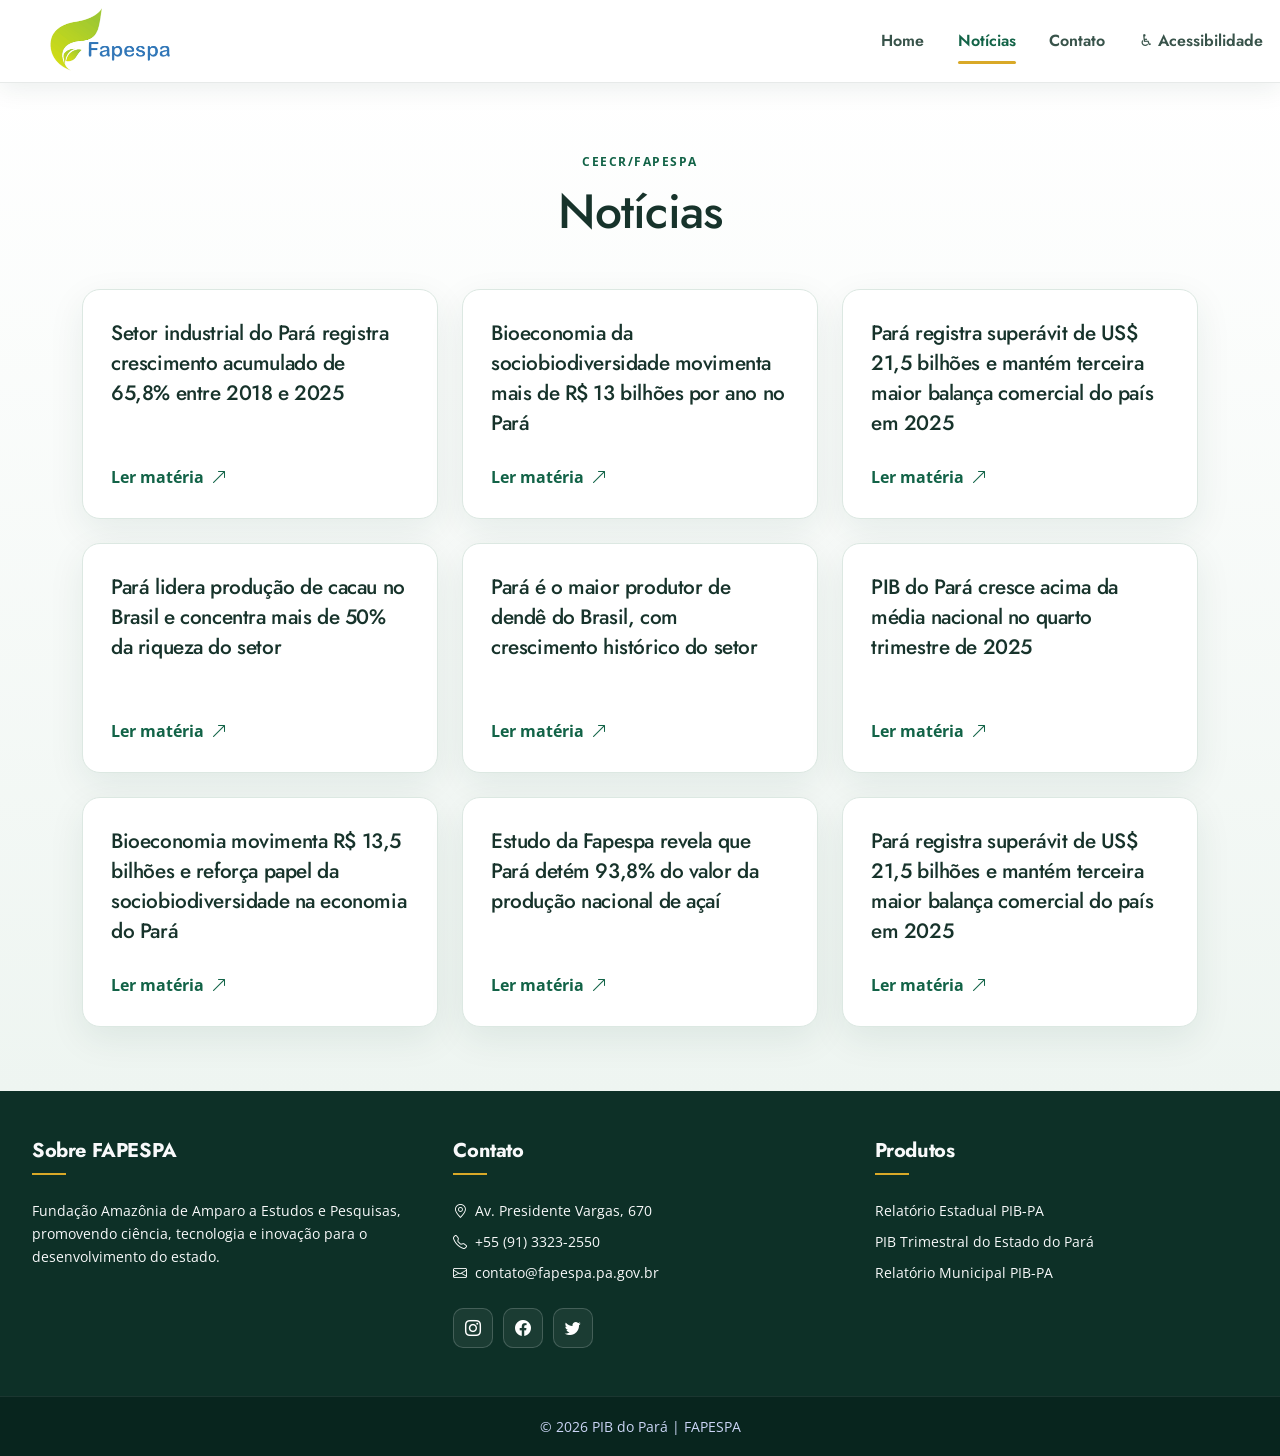
==== noticias/index.html @ 504f23de "Noticias implementadas" ====
<!DOCTYPE html>
<html lang="pt-br">
<head>
  <meta charset="utf-8" />
  <meta name="viewport" content="width=device-width, initial-scale=1" />
  <title>Notícias | PIB do Pará</title>
  <meta name="description" content="Matérias publicadas pela CEECR/FAPESPA sobre a economia paraense." />
  <link rel="preconnect" href="https://fonts.googleapis.com" />
  <link rel="preconnect" href="https://fonts.gstatic.com" crossorigin />
  <link href="https://fonts.googleapis.com/css2?family=Jost:wght@500;600;700&family=Open+Sans:wght@400;600&display=swap" rel="stylesheet" />
  <link href="https://cdn.jsdelivr.net/npm/bootstrap@5.3.2/dist/css/bootstrap.min.css" rel="stylesheet" />
  <link href="https://cdn.jsdelivr.net/npm/bootstrap-icons@1.11.3/font/bootstrap-icons.css" rel="stylesheet" />
  <link href="../css/style.css" rel="stylesheet" />
</head>
<body class="home-page product-page news-page">
  <nav class="navbar navbar-expand-lg bg-white navbar-light sticky-top p-0" id="navbar">
    <a href="https://www.fapespa.pa.gov.br/" target="_blank" rel="noopener noreferrer" class="navbar-brand d-flex align-items-center px-4 px-lg-5">
      <img src="../img/fapespa2.png" alt="FAPESPA - Fundação Amazônia de Amparo a Estudos e Pesquisas" class="navbar-logo" data-i18n-alt="nav_fapespa">
    </a>
    <button type="button" class="navbar-toggler me-4" data-bs-toggle="collapse" data-bs-target="#navbarCollapse" aria-label="Alternar navegação">
      <span class="navbar-toggler-icon"></span>
    </button>
    <div class="collapse navbar-collapse" id="navbarCollapse">
      <ul class="navbar-nav ms-auto p-4 p-lg-0">
        <li class="nav-item"><a class="nav-link" href="../index.html" data-i18n="menu_home">Home</a></li>
        <li class="nav-item"><a class="nav-link active" href="index.html" aria-current="page">Notícias</a></li>
        <li class="nav-item"><a class="nav-link" href="#contato">Contato</a></li>
        <li class="nav-item dropdown d-none">
          <button class="nav-link dropdown-toggle bg-transparent border-0" id="langDropdown" type="button" data-bs-toggle="dropdown" aria-expanded="false">
            🌐 <span data-i18n="menu_idioma">Idioma</span>
          </button>
          <ul class="dropdown-menu">
            <li><a class="dropdown-item lang-option" data-lang="pt" href="#">Português</a></li>
            <li><a class="dropdown-item lang-option" data-lang="en" href="#">English</a></li>
            <li><a class="dropdown-item lang-option" data-lang="es" href="#">Español</a></li>
          </ul>
        </li>
        <li class="nav-item position-relative">
          <button id="acess-open-btn" class="nav-link border-0 bg-transparent" title="Acessibilidade" onclick="toggleAccessibilityMenu(event);" type="button">
            ♿ <span class="d-none d-lg-inline">Acessibilidade</span>
          </button>
          <div id="acessibilidadeMenu" class="acess-dropdown" style="display:none;">
            <div class="acess-section-title">Visão</div>
            <div class="acess-row">
              <button id="acess-contrast" class="acess-control" type="button">Alto contraste</button>
              <button id="acess-night" class="acess-control" type="button">Modo noturno</button>
            </div>
            <div class="acess-section-title">Cores</div>
            <div class="acess-row">
              <button id="acess-grayscale" class="acess-control" type="button">Escala em Cinza</button>
            </div>
            <div class="acess-section-title">Tamanho da Fonte</div>
            <div class="acess-row">
              <button id="font-dec" class="acess-control" type="button">A-</button>
              <button id="font-reset" class="acess-control" type="button">A</button>
              <button id="font-inc" class="acess-control" type="button">A+</button>
            </div>
            <div class="acess-section-title">Daltonismo</div>
            <div class="acess-row">
              <button id="dalton-prot" class="acess-control" type="button">Protanopia</button>
              <button id="dalton-deut" class="acess-control" type="button">Deuteranopia</button>
              <button id="dalton-trit" class="acess-control" type="button">Tritanopia</button>
              <button id="dalton-off" class="acess-control" type="button">Normal</button>
            </div>
            <div class="acess-section-title">Leitura &amp; Legibilidade</div>
            <div class="acess-row">
              <button id="acess-dislexia" class="acess-control" type="button">Modo Dislexia</button>
              <button id="acess-reading" class="acess-control" type="button">Modo Leitura</button>
              <button id="acess-links" class="acess-control" type="button">Destacar Links</button>
            </div>
            <div class="acess-section-title">Movimento</div>
            <div class="acess-row">
              <button id="reduce-motion" class="acess-control" type="button">Reduzir Animações</button>
            </div>
            <div class="acess-section-title">Geral</div>
            <div class="acess-row">
              <button id="acess-reset" class="acess-control acess-reset" type="button">Restaurar Tudo</button>
            </div>
          </div>
        </li>
      </ul>
    </div>
  </nav>

  <main>
    <section class="pib-municipal-content-section">
      <div class="container">
        <div class="product-page-heading">
          <span class="section-eyebrow">CEECR/FAPESPA</span>
          <h1>Notícias</h1>
        </div>
        <div class="news-grid">
          <article class="news-card">
            <h2>Setor industrial do Pará registra crescimento acumulado de 65,8% entre 2018 e 2025</h2>
            <a href="https://www.fapespa.pa.gov.br/2026/05/25/setor-industrial-do-para-registra-crescimento-acumulado-de-658-entre-2018-e-2025/" target="_blank" rel="noopener noreferrer">Ler matéria <i class="bi bi-arrow-up-right" aria-hidden="true"></i></a>
          </article>
          <article class="news-card">
            <h2>Bioeconomia da sociobiodiversidade movimenta mais de R$ 13 bilhões por ano no Pará</h2>
            <a href="https://www.fapespa.pa.gov.br/2026/05/04/para-lidera-producao-de-cacau-no-brasil-e-concentra-mais-de-50-da-riqueza-do-setor/" target="_blank" rel="noopener noreferrer">Ler matéria <i class="bi bi-arrow-up-right" aria-hidden="true"></i></a>
          </article>
          <article class="news-card">
            <h2>Pará registra superávit de US$ 21,5 bilhões e mantém terceira maior balança comercial do país em 2025</h2>
            <a href="https://www.fapespa.pa.gov.br/2026/05/19/para-registra-superavit-de-us-215-bilhoes-e-mantem-terceira-maior-balanca-comercial-do-pais-em-2025/" target="_blank" rel="noopener noreferrer">Ler matéria <i class="bi bi-arrow-up-right" aria-hidden="true"></i></a>
          </article>
          <article class="news-card">
            <h2>Pará lidera produção de cacau no Brasil e concentra mais de 50% da riqueza do setor</h2>
            <a href="https://www.fapespa.pa.gov.br/2026/05/04/para-lidera-producao-de-cacau-no-brasil-e-concentra-mais-de-50-da-riqueza-do-setor/" target="_blank" rel="noopener noreferrer">Ler matéria <i class="bi bi-arrow-up-right" aria-hidden="true"></i></a>
          </article>
          <article class="news-card">
            <h2>Pará é o maior produtor de dendê do Brasil, com crescimento histórico do setor</h2>
            <a href="https://www.fapespa.pa.gov.br/2026/04/30/para-e-o-maior-produtor-de-dende-do-brasil-com-um-crescimento-historico-do-setor/" target="_blank" rel="noopener noreferrer">Ler matéria <i class="bi bi-arrow-up-right" aria-hidden="true"></i></a>
          </article>
          <article class="news-card">
            <h2>PIB do Pará cresce acima da média nacional no quarto trimestre de 2025</h2>
            <a href="https://www.fapespa.pa.gov.br/2026/04/15/pib-do-para-cresce-acima-da-media-nacional-no-quarto-trimestre-de-2025/" target="_blank" rel="noopener noreferrer">Ler matéria <i class="bi bi-arrow-up-right" aria-hidden="true"></i></a>
          </article>
          <article class="news-card">
            <h2>Bioeconomia movimenta R$ 13,5 bilhões e reforça papel da sociobiodiversidade na economia do Pará</h2>
            <a href="https://www.fapespa.pa.gov.br/2026/03/27/bioeconomia-movimenta-r-135-bilhoes-e-reforca-papel-da-sociobiodiversidade-na-economia-do-para/" target="_blank" rel="noopener noreferrer">Ler matéria <i class="bi bi-arrow-up-right" aria-hidden="true"></i></a>
          </article>
          <article class="news-card">
            <h2>Estudo da Fapespa revela que Pará detém 93,8% do valor da produção nacional de açaí</h2>
            <a href="https://www.fapespa.pa.gov.br/2026/03/17/estudo-da-fapespa-revela-que-para-detem-938-do-valor-da-producao-nacional-de-acai/" target="_blank" rel="noopener noreferrer">Ler matéria <i class="bi bi-arrow-up-right" aria-hidden="true"></i></a>
          </article>
          <article class="news-card">
            <h2>Pará registra superávit de US$ 21,5 bilhões e mantém terceira maior balança comercial do país em 2025</h2>
            <a href="https://www.fapespa.pa.gov.br/2026/05/19/para-registra-superavit-de-us-215-bilhoes-e-mantem-terceira-maior-balanca-comercial-do-pais-em-2025/" target="_blank" rel="noopener noreferrer">Ler matéria <i class="bi bi-arrow-up-right" aria-hidden="true"></i></a>
          </article>
        </div>
      </div>
    </section>
  </main>

  <footer class="footer-main" id="contato">
    <div class="container py-5">
      <div class="row g-5">
        <div class="col-lg-4 col-md-6">
          <h5 class="footer-title mb-4">Sobre FAPESPA</h5>
          <p class="small text-light">Fundação Amazônia de Amparo a Estudos e Pesquisas, promovendo ciência, tecnologia e inovação para o desenvolvimento do estado.</p>
        </div>
        <div class="col-lg-4 col-md-6">
          <h5 class="footer-title mb-4">Contato</h5>
          <ul class="list-unstyled small text-light">
            <li class="mb-2"><i class="bi bi-geo-alt me-2 text-white"></i>Av. Presidente Vargas, 670</li>
            <li class="mb-2"><i class="bi bi-telephone me-2 text-white"></i>+55 (91) 3323-2550</li>
            <li class="mb-3"><i class="bi bi-envelope me-2 text-white"></i><a class="text-light text-decoration-none" href="mailto:contato@fapespa.pa.gov.br">contato@fapespa.pa.gov.br</a></li>
          </ul>
          <div class="social-icons mt-4">
            <a href="https://www.instagram.com/fapespa/" target="_blank" rel="noopener noreferrer" class="social-link" title="Instagram" aria-label="Instagram"><i class="bi bi-instagram"></i></a>
            <a href="https://www.facebook.com/FapespaPA" target="_blank" rel="noopener noreferrer" class="social-link" title="Facebook" aria-label="Facebook"><i class="bi bi-facebook"></i></a>
            <a href="https://x.com/fapespa" target="_blank" rel="noopener noreferrer" class="social-link" title="Twitter" aria-label="Twitter"><i class="bi bi-twitter"></i></a>
          </div>
        </div>
        <div class="col-lg-4 col-md-6">
          <h5 class="footer-title mb-4">Produtos</h5>
          <ul class="list-unstyled small text-light">
            <li class="mb-2"><a class="text-light text-decoration-none" href="../pib-estadual/index.html">Relatório Estadual PIB-PA</a></li>
            <li class="mb-2"><a class="text-light text-decoration-none" href="../pib-trimestral/index.html">PIB Trimestral do Estado do Pará</a></li>
            <li class="mb-2"><a class="text-light text-decoration-none" href="../pib-municipal/index.html">Relatório Municipal PIB-PA</a></li>
          </ul>
        </div>
      </div>
    </div>
  </footer>
  <div class="footer-copyright text-center py-3">
    <div class="container">
      <small>© <span data-current-year></span> PIB do Pará | FAPESPA</small>
    </div>
  </div>

  <button id="btnTop" title="Voltar ao topo" aria-label="Voltar ao topo" type="button">
    <i class="bi bi-arrow-up"></i>
  </button>

  <script src="https://cdn.jsdelivr.net/npm/bootstrap@5.3.2/dist/js/bootstrap.bundle.min.js"></script>
  <script src="../js/main.js"></script>
</body>
</html>
---- css/style.css ----
:root {
  --primary: #0d6efd;
  --secondary: #0b3d91;
  --light: #f8f9fa;
  --dark: #1f2937;
}

* {
  box-sizing: border-box;
}

html,
body {
  width: 100%;
  min-height: 100%;
  margin: 0;
  padding: 0;
}

html {
  scroll-padding-top: 6rem;
}

body {
  font-family: "Open Sans", system-ui, -apple-system, sans-serif;
  color: var(--dark);
  background: #ffffff;
  margin: 0;
  overflow-wrap: break-word;
}

img,
svg,
video,
canvas {
  max-width: 100%;
}

iframe {
  max-width: 100%;
}

main,
section,
.container,
.container-fluid,
.row,
[class*="col-"] {
  min-width: 0;
}

.navbar-brand {
  font-weight: 700;
  letter-spacing: 0.3px;
}

/* Logo FAPESPA no navbar */
.navbar-logo {
  height: 90px;
  width: auto;
  max-width: 316px;
  object-fit: contain;
  transition: opacity 0.3s ease;
}

.navbar-logo:hover {
  opacity: 0.85;
}

/* Responsividade da logo */
@media (max-width: 768px) {
  .navbar-logo {
    height: 67px;
    max-width: 235px;
  }
}

@media (max-width: 576px) {
  .navbar-logo {
    height: 54px;
    max-width: 181px;
  }
}

.sr-only {
  position: absolute;
  width: 1px;
  height: 1px;
  padding: 0;
  margin: -1px;
  overflow: hidden;
  clip: rect(0, 0, 0, 0);
  border: 0;
}

.acess-dropdown {
  position: absolute;
  right: 0;
  top: 100%;
  z-index: 1000;
  min-width: 260px;
  padding: 12px;
  background: #ffffff;
  border: 1px solid #e2e8f0;
  border-radius: 12px;
  box-shadow: 0 10px 25px rgba(15, 23, 42, 0.15);
}

.acess-section-title {
  font-size: 0.85rem;
  font-weight: 700;
  color: #475569;
  margin: 8px 0 6px;
  text-align: center;
}

.acess-row {
  display: flex;
  flex-wrap: wrap;
  gap: 6px;
  justify-content: center;
}

.acess-control {
  font-size: 0.75rem;
  border: 1px solid #cbd5f5;
  background: #f8fafc;
  color: #1f2937;
  padding: 4px 8px;
  border-radius: 999px;
}

.acess-control.is-active {
  background: #0d6efd;
  color: #ffffff;
  border-color: transparent;
}

.acess-control.acess-reset {
  background: #0d6efd;
  color: #ffffff;
  border-color: transparent;
}

/* ========================================
   CARROSSEL DE NOTÍCIAS
   ======================================== */

#newsCarousel {
  position: relative;
  width: 100%;
  height: 500px;
  overflow: hidden;
}

/* Imagens do carrossel */
.carousel-image {
  height: 500px;
  object-fit: cover;
  object-position: center;
}

/* Overlay escuro sobre as imagens para melhorar legibilidade */
.carousel-overlay {
  position: absolute;
  top: 0;
  left: 0;
  right: 0;
  bottom: 0;
  background: linear-gradient(to bottom, rgba(0, 0, 0, 0.3) 0%, rgba(0, 0, 0, 0.7) 100%);
  z-index: 1;
}

/* Container do conteúdo do slide */
.carousel-caption {
  position: absolute;
  top: 0;
  left: 0;
  right: 0;
  bottom: 0;
  z-index: 2;
  padding: 0;
}

.carousel-content {
  max-width: 900px;
  margin: 0 auto;
  padding: 0 20px;
  text-align: center;
}

/* Data da notícia */
.carousel-date {
  display: inline-block;
  font-size: 0.9rem;
  font-weight: 600;
  color: #ffffff;
  background: rgba(255, 255, 255, 0.2);
  padding: 6px 16px;
  border-radius: 20px;
  margin-bottom: 20px;
  text-transform: lowercase;
  letter-spacing: 0.5px;
}

/* Título da notícia */
.carousel-title {
  font-size: clamp(1.8rem, 4vw, 3.5rem);
  font-weight: 700;
  color: #ffffff;
  margin: 20px 0;
  line-height: 1.2;
  text-shadow: 2px 2px 8px rgba(0, 0, 0, 0.8);
}

/* Botão do carrossel */
.carousel-caption .btn {
  font-weight: 600;
  padding: 12px 32px;
  border-radius: 50px;
  transition: all 0.3s ease;
  box-shadow: 0 4px 15px rgba(0, 0, 0, 0.3);
}

.carousel-caption .btn:hover {
  transform: translateY(-2px);
  box-shadow: 0 6px 20px rgba(0, 0, 0, 0.4);
}

/* Indicadores (bolinhas) */
.carousel-indicators {
  z-index: 3;
}

.carousel-indicators [data-bs-target] {
  width: 12px;
  height: 12px;
  border-radius: 50%;
  margin: 0 6px;
  background-color: rgba(255, 255, 255, 0.5);
  border: 2px solid transparent;
  transition: all 0.3s ease;
}

.carousel-indicators [data-bs-target].active {
  background-color: #ffffff;
  width: 14px;
  height: 14px;
}

/* Controles de navegação (setas) */
.carousel-control-prev,
.carousel-control-next {
  z-index: 3;
  width: 60px;
  opacity: 0.8;
  transition: opacity 0.3s ease;
}

.carousel-control-prev:hover,
.carousel-control-next:hover {
  opacity: 1;
}

/* Responsividade */
@media (max-width: 768px) {
  #newsCarousel,
  .carousel-image {
    height: 400px;
  }
  
  .carousel-title {
    font-size: 1.5rem;
  }
  
  .carousel-date {
    font-size: 0.8rem;
  }
  
  .carousel-caption .btn {
    padding: 10px 24px;
    font-size: 0.9rem;
  }
}

@media (max-width: 576px) {
  #newsCarousel,
  .carousel-image {
    height: 350px;
  }
  
  .carousel-title {
    font-size: 1.3rem;
  }
}

/* Manter estilos antigos do hero caso sejam usados em outras páginas */
.hero {
  color: #fff;
  padding: 80px 0;
  position: relative;
  overflow: hidden;
  min-height: 380px;
  display: flex;
  align-items: center;
}

.hero.hero-cover {
  background-image: url("../img/capa-pib.png");
  background-size: cover;
  background-position: center;
}

.hero.hero-cover::before {
  content: "";
  position: absolute;
  inset: 0;
  background: rgba(6, 17, 36, 0.6);
  z-index: 0;
}

.hero .container {
  position: relative;
  z-index: 1;
}

.hero h1 {
  font-size: clamp(3.5rem, 6vw, 5rem);
  margin-bottom: 30px;
  font-weight: 700;
  text-shadow: 2px 2px 0 rgba(0, 0, 0, 0.8), -2px -2px 0 rgba(0, 0, 0, 0.8), 2px -2px 0 rgba(0, 0, 0, 0.8), -2px 2px 0 rgba(0, 0, 0, 0.8);
  -webkit-text-stroke: 1px rgba(0, 0, 0, 0.6);
}

.hero p {
  max-width: 720px;
  margin: 0 auto 24px;
  font-size: 1.5rem;
  font-weight: 500;
  text-shadow: 1px 1px 0 rgba(0, 0, 0, 0.8), -1px -1px 0 rgba(0, 0, 0, 0.8), 1px -1px 0 rgba(0, 0, 0, 0.8), -1px 1px 0 rgba(0, 0, 0, 0.8);
  -webkit-text-stroke: 0.5px rgba(0, 0, 0, 0.5);
}

.section-title {
  font-weight: 700;
  margin-bottom: 24px;
}

main > section:first-of-type {
  margin-top: -24px;
  position: relative;
  z-index: 10;
}

.card-hover {
  transition: transform 0.2s ease, box-shadow 0.2s ease;
}

.card-hover:hover {
  transform: translateY(-4px);
  box-shadow: 0 12px 25px rgba(15, 23, 42, 0.15);
}

.badge-soft {
  background: rgba(13, 110, 253, 0.1);
  color: var(--primary);
  border: 1px solid rgba(13, 110, 253, 0.2);
}

.footer-main {
  background: #0b1f3a;
  color: #f8f9fa;
}

.footer-main a {
  color: #cfe2ff;
}

.footer-copyright {
  background: #08162b;
  color: #cbd5f5;
}

.list-clean {
  padding-left: 0;
  list-style: none;
}

.page-header {
  background: #f1f5f9;
  padding: 32px 0;
}

/* ===== PIB Estadual - Premium Modern Design ===== */

.pib-estadual-content-section {
  padding: 20px 15px;
  background: linear-gradient(180deg, #f8fbff 0%, #ffffff 100%);
}

/* Dashboard Card */
.pib-estadual-dashboard-card {
  background: #ffffff;
  border: 1px solid #e7eef9;
  border-radius: 16px;
  overflow: hidden;
  box-shadow: 0 10px 30px rgba(13, 110, 253, 0.1);
  transition: all 0.3s ease;
}

.pib-estadual-dashboard-card:hover {
  box-shadow: 0 15px 40px rgba(13, 110, 253, 0.15);
}

.pib-estadual-dashboard-header {
  background: #0b1f3a;
  padding: 18px 22px;
  color: #ffffff;
  border-bottom: 0;
}

.pib-estadual-dashboard-header-centered {
  text-align: center;
  padding: 28px 24px;
}

.pib-estadual-dashboard-title-main {
  font-size: 1.7rem;
  font-weight: 800;
  margin: 0 0 8px 0;
  color: #ffffff;
}

.pib-estadual-dashboard-subtitle-main {
  font-size: 0.85rem;
  max-width: 800px;
  margin: 0 auto;
  opacity: 0.95;
  line-height: 1.5;
  color: #ffffff;
}

.pib-estadual-dashboard-title-group {
  margin: 0;
}

.pib-estadual-dashboard-body {
  padding: 0;
  background: #ffffff;
}

.pib-estadual-iframe {
  width: 100%;
  border: 0;
  border-radius: 0;
  min-height: 680px;
  display: block;
}

/* Sidebar */
.pib-estadual-sidebar {
  display: flex;
  flex-direction: column;
  gap: 20px;
}

/* Reports Card */
.pib-estadual-reports-card {
  background: #ffffff;
  border: 1px solid #e7eef9;
  border-radius: 16px;
  overflow: hidden;
  box-shadow: 0 8px 24px rgba(13, 110, 253, 0.08);
}

.pib-estadual-reports-header {
  background: #0b1f3a;
  color: #ffffff;
  padding: 20px;
  display: flex;
  align-items: center;
  gap: 12px;
  font-size: 0;
}

.pib-estadual-reports-header i {
  font-size: 1.4rem;
}

.pib-estadual-reports-header h3 {
  font-size: 1.2rem;
  font-weight: 700;
  margin: 0;
}

.pib-estadual-reports-body {
  padding: 20px;
}

.pib-estadual-select-label {
  display: block;
  font-size: 0.85rem;
  font-weight: 700;
  color: #1f2937;
  margin-bottom: 10px;
  text-transform: uppercase;
  letter-spacing: 0.3px;
}

.pib-estadual-modern-select {
  width: 100%;
  padding: 12px 14px;
  border: 2px solid #9ec5fe;
  border-radius: 10px;
  font-size: 1rem;
  background: #ffffff url('data:image/svg+xml;utf8,<svg xmlns="http://www.w3.org/2000/svg" viewBox="0 0 24 24" fill="none" stroke="%230d6efd" stroke-width="2" stroke-linecap="round" stroke-linejoin="round"><polyline points="6 9 12 15 18 9"></polyline></svg>') no-repeat right 12px center;
  background-size: 20px;
  padding-right: 40px;
  appearance: none;
  cursor: pointer;
  transition: all 0.2s ease;
  color: #1f2937;
}

.pib-estadual-modern-select:hover {
  border-color: #0d6efd;
  box-shadow: 0 0 0 3px rgba(13, 110, 253, 0.1);
}

.pib-estadual-modern-select:focus {
  border-color: #0d6efd;
  box-shadow: 0 0 0 4px rgba(13, 110, 253, 0.2);
  outline: none;
}

.pib-estadual-info-tip {
  background: #ecf0ff;
  border-left: 3px solid #0d6efd;
  padding: 12px 14px;
  border-radius: 8px;
  font-size: 0.85rem;
  color: #1f2937;
  display: flex;
  gap: 10px;
  align-items: flex-start;
  margin-top: 14px;
}

.pib-estadual-info-tip i {
  color: #0d6efd;
  flex-shrink: 0;
  margin-top: 2px;
}

.pib-estadual-download-btn {
  display: flex;
  align-items: center;
  justify-content: center;
  gap: 8px;
  width: 100%;
  padding: 12px 16px;
  margin-top: 14px;
  background: #0b1f3a;
  color: #ffffff;
  text-decoration: none;
  border-radius: 10px;
  font-weight: 600;
  transition: all 0.3s cubic-bezier(0.4, 0, 0.2, 1);
  box-shadow: 0 4px 12px rgba(13, 110, 253, 0.3);
  border: none;
  cursor: pointer;
}

.pib-estadual-download-btn:hover {
  transform: translateY(-2px);
  box-shadow: 0 8px 20px rgba(11, 31, 58, 0.4);
  color: #ffffff;
  text-decoration: none;
}

.pib-estadual-download-btn:active {
  transform: translateY(0);
}

/* Info Card */
.pib-estadual-info-card {
  background: #ffffff;
  border: 1px solid #e7eef9;
  border-radius: 16px;
  padding: 20px;
  box-shadow: 0 8px 24px rgba(13, 110, 253, 0.08);
}

.pib-estadual-info-title {
  font-size: 1rem;
  font-weight: 700;
  color: #1f2937;
  margin: 0 0 14px 0;
  display: flex;
  align-items: center;
  gap: 8px;
}

.pib-estadual-info-list {
  list-style: none;
  padding: 0;
  margin: 0;
}

.pib-estadual-info-list li {
  display: flex;
  align-items: flex-start;
  gap: 10px;
  padding: 10px 0;
  font-size: 0.9rem;
  color: #4b5563;
  line-height: 1.5;
}

.pib-estadual-info-list i {
  color: #0d6efd;
  flex-shrink: 0;
  margin-top: 2px;
}

/* Responsive */
@media (max-width: 1199px) {
  .pib-estadual-iframe {
    min-height: 620px;
  }
}

@media (max-width: 767px) {
  .pib-estadual-content-section {
    padding: 15px 12px;
  }

  .pib-estadual-dashboard-header-centered {
    padding: 18px 16px;
  }

  .pib-estadual-dashboard-title-main {
    font-size: 1.3rem;
  }

  .pib-estadual-dashboard-subtitle-main {
    font-size: 0.8rem;
  }

  .pib-estadual-iframe {
    min-height: 500px;
  }
}

.embed-frame {
  min-height: 420px;
  border: 1px solid #e2e8f0;
  border-radius: 12px;
  overflow: hidden;
}

.pdf-viewer {
  width: 100%;
  min-height: 600px;
  border: 1px solid #e2e8f0;
  border-radius: 12px;
}

.section-muted {
  background: #f8fafc;
}

body.acess-night {
  background: #0b1220;
  color: #e2e8f0;
}

body.acess-night .navbar,
body.acess-night .section-muted,
body.acess-night .card,
body.acess-night .embed-frame,
body.acess-night .acess-dropdown,
body.acess-night .pdf-viewer {
  background: #0f172a;
  color: #e2e8f0;
  border-color: #1e293b;
}

body.acess-night .footer-main,
body.acess-night .footer-copyright {
  background: #020617;
  color: #e2e8f0;
}

body.acess-night .badge-soft {
  background: rgba(148, 163, 184, 0.2);
  color: #e2e8f0;
  border-color: rgba(148, 163, 184, 0.3);
}

body.acess-reading {
  background: #fdfbf5;
}

body.acess-reading main {
  max-width: 960px;
  margin: 0 auto;
}

body.acess-reading p,
body.acess-reading li {
  line-height: 1.8;
  font-size: 1.05rem;
}

body.acess-links a {
  text-decoration: underline;
  text-underline-offset: 2px;
  background: rgba(255, 214, 0, 0.25);
  padding: 0 2px;
  border-radius: 2px;
}

body.acess-dyslexia {
  font-family: "OpenDyslexic", "Arial", "Verdana", sans-serif;
  letter-spacing: 0.03em;
}

body.acess-reduce-motion * {
  animation: none !important;
  transition: none !important;
  scroll-behavior: auto !important;
}

/* ======================================
   PIB MUNICIPAL - ESTILOS
   ====================================== */

.pib-municipal-content-section {
  padding: 20px 15px;
  background: linear-gradient(180deg, #f8fbff 0%, #ffffff 100%);
}

/* Dashboard Card */
.pib-municipal-dashboard-card {
  background: #ffffff;
  border: 1px solid #e7eef9;
  border-radius: 16px;
  overflow: hidden;
  box-shadow: 0 10px 30px rgba(13, 110, 253, 0.1);
  transition: all 0.3s ease;
}

.pib-municipal-dashboard-card:hover {
  box-shadow: 0 15px 40px rgba(13, 110, 253, 0.15);
}

.pib-municipal-dashboard-header {
  background: #0b1f3a;
  padding: 18px 22px;
  color: #ffffff;
  border-bottom: 0;
}

.pib-municipal-dashboard-header-centered {
  text-align: center;
  padding: 28px 24px;
}

.pib-municipal-dashboard-title-main {
  font-size: 1.7rem;
  font-weight: 800;
  margin: 0 0 8px 0;
  color: #ffffff;
}

.pib-municipal-dashboard-subtitle-main {
  font-size: 0.85rem;
  max-width: 800px;
  margin: 0 auto;
  opacity: 0.95;
  line-height: 1.5;
  color: #ffffff;
}

.pib-municipal-dashboard-title-group {
  margin: 0;
}

.pib-municipal-dashboard-body {
  padding: 0;
  background: #ffffff;
}

.pib-municipal-iframe {
  width: 100%;
  border: 0;
  border-radius: 0;
  min-height: 680px;
  display: block;
}

/* Sidebar */
.pib-municipal-sidebar {
  display: flex;
  flex-direction: column;
  gap: 20px;
}

/* Reports Card */
.pib-municipal-reports-card {
  background: #ffffff;
  border: 1px solid #e7eef9;
  border-radius: 16px;
  overflow: hidden;
  box-shadow: 0 8px 24px rgba(13, 110, 253, 0.08);
}

.pib-municipal-reports-header {
  background: #0b1f3a;
  color: #ffffff;
  padding: 20px;
  display: flex;
  align-items: center;
  gap: 12px;
  font-size: 0;
}

.pib-municipal-reports-header i {
  font-size: 1.4rem;
}

.pib-municipal-reports-header h3 {
  font-size: 1.2rem;
  font-weight: 700;
  margin: 0;
}

.pib-municipal-reports-body {
  padding: 20px;
}

.pib-municipal-select-label {
  display: block;
  font-size: 0.85rem;
  font-weight: 700;
  color: #1f2937;
  margin-bottom: 10px;
  text-transform: uppercase;
  letter-spacing: 0.3px;
}

.pib-municipal-modern-select {
  width: 100%;
  padding: 12px 14px;
  border: 2px solid #9ec5fe;
  border-radius: 10px;
  font-size: 1rem;
  background: #ffffff url('data:image/svg+xml;utf8,<svg xmlns="http://www.w3.org/2000/svg" viewBox="0 0 24 24" fill="none" stroke="%230d6efd" stroke-width="2" stroke-linecap="round" stroke-linejoin="round"><polyline points="6 9 12 15 18 9"></polyline></svg>') no-repeat right 12px center;
  background-size: 20px;
  padding-right: 40px;
  appearance: none;
  cursor: pointer;
  transition: all 0.2s ease;
  color: #1f2937;
}

.pib-municipal-modern-select:hover {
  border-color: #0d6efd;
  box-shadow: 0 0 0 3px rgba(13, 110, 253, 0.1);
}

.pib-municipal-modern-select:focus {
  border-color: #0d6efd;
  box-shadow: 0 0 0 4px rgba(13, 110, 253, 0.2);
  outline: none;
}

.pib-municipal-info-tip {
  background: #ecf0ff;
  border-left: 3px solid #0d6efd;
  padding: 12px 14px;
  border-radius: 8px;
  font-size: 0.85rem;
  color: #1f2937;
  display: flex;
  gap: 10px;
  align-items: flex-start;
  margin-top: 14px;
}

.pib-municipal-info-tip i {
  color: #0d6efd;
  flex-shrink: 0;
  margin-top: 2px;
}

.pib-municipal-download-btn {
  display: flex;
  align-items: center;
  justify-content: center;
  gap: 8px;
  width: 100%;
  padding: 12px 16px;
  margin-top: 14px;
  background: #0b1f3a;
  color: #ffffff;
  text-decoration: none;
  border-radius: 10px;
  font-weight: 600;
  transition: all 0.3s cubic-bezier(0.4, 0, 0.2, 1);
  box-shadow: 0 4px 12px rgba(13, 110, 253, 0.3);
  border: none;
  cursor: pointer;
}

.pib-municipal-download-btn:hover {
  transform: translateY(-2px);
  box-shadow: 0 8px 20px rgba(11, 31, 58, 0.4);
  color: #ffffff;
  text-decoration: none;
}

.pib-municipal-download-btn:active {
  transform: translateY(0);
}

/* Info Card */
.pib-municipal-info-card {
  background: #ffffff;
  border: 1px solid #e7eef9;
  border-radius: 16px;
  padding: 20px;
  box-shadow: 0 8px 24px rgba(13, 110, 253, 0.08);
}

.pib-municipal-panel-card {
  display: block;
  color: inherit;
  text-decoration: none;
  transition: transform 0.2s ease, box-shadow 0.2s ease, border-color 0.2s ease;
}

.pib-municipal-panel-card:hover,
.pib-municipal-panel-card:focus {
  color: inherit;
  text-decoration: none;
  border-color: #0d6efd;
  box-shadow: 0 12px 28px rgba(13, 110, 253, 0.14);
  transform: translateY(-2px);
}

.pib-municipal-info-title {
  font-size: 1rem;
  font-weight: 700;
  color: #1f2937;
  margin: 0 0 14px 0;
  display: flex;
  align-items: center;
  gap: 8px;
}

.pib-municipal-info-list {
  list-style: none;
  padding: 0;
  margin: 0;
}

.pib-municipal-info-list li {
  display: flex;
  align-items: flex-start;
  gap: 10px;
  padding: 10px 0;
  font-size: 0.9rem;
  color: #4b5563;
  line-height: 1.5;
}

.pib-municipal-info-list i {
  color: #0d6efd;
  flex-shrink: 0;
  margin-top: 2px;
}

.pib-municipal-panel-text {
  margin: 0 0 14px 0;
  font-size: 0.92rem;
  color: #4b5563;
  line-height: 1.5;
}

.pib-municipal-panel-action {
  display: inline-flex;
  align-items: center;
  gap: 8px;
  font-weight: 700;
  color: #0d6efd;
  font-size: 0.92rem;
}

/* Responsive */
@media (max-width: 1199px) {
  .pib-municipal-iframe {
    min-height: 620px;
  }
}

@media (max-width: 767px) {
  .pib-municipal-content-section {
    padding: 15px 12px;
  }

  .pib-municipal-dashboard-header-centered {
    padding: 18px 16px;
  }

  .pib-municipal-dashboard-title-main {
    font-size: 1.3rem;
  }

  .pib-municipal-dashboard-subtitle-main {
    font-size: 0.8rem;
  }

  .pib-municipal-iframe {
    min-height: 500px;
  }
}

/* Botão Voltar ao Topo */
#btnTop {
  display: none;
  position: fixed;
  bottom: 30px;
  right: 30px;
  z-index: 999;
  width: 50px;
  height: 50px;
  border: none;
  outline: none;
  background-color: var(--primary);
  color: white;
  cursor: pointer;
  border-radius: 50%;
  font-size: 20px;
  box-shadow: 0 4px 6px rgba(0, 0, 0, 0.1);
  transition: all 0.3s cubic-bezier(0.4, 0, 0.2, 1);
  align-items: center;
  justify-content: center;
}

#btnTop:hover {
  background-color: var(--secondary);
  transform: translateY(-3px);
  box-shadow: 0 6px 12px rgba(0, 0, 0, 0.15);
}

#btnTop:active {
  transform: translateY(-1px);
  box-shadow: 0 3px 6px rgba(0, 0, 0, 0.1);
}

#btnTop i {
  pointer-events: none;
}

.descricao-pib{
    background: rgba(17,41,74,.92);
    backdrop-filter: blur(8px);
    color:#fff;
    padding:20px;
    border-radius:14px;
    border:1px solid rgba(255,255,255,.08);
    box-shadow:0 10px 30px rgba(0,0,0,.15);
}

.descricao-pib p{
    margin: 0;
    line-height: 1.8;
    font-size: 15px;
    font-weight: 400;
    text-align: justify;
}

/* ========================================
   PÁGINA INICIAL — IDENTIDADE E LAYOUT
   ======================================== */
.home-page {
  --primary: #126347;
  --primary-dark: #094735;
  --accent: #d9a928;
  --ink: #17332b;
  --muted: #61716c;
  --surface: #ffffff;
  --surface-soft: #f3f8f5;
  background: #f8faf9;
  color: var(--ink);
  line-height: 1.65;
  overflow-x: hidden;
}

.home-page h1,
.home-page h2,
.home-page h3,
.home-page h4,
.home-page h5 {
  font-family: "Jost", system-ui, sans-serif;
  letter-spacing: -0.02em;
}

.home-page .container {
  max-width: 1240px;
}

.home-page .navbar {
  min-height: 78px;
  border-bottom: 1px solid rgba(23, 51, 43, 0.1);
  box-shadow: 0 6px 24px rgba(17, 55, 43, 0.08);
  backdrop-filter: blur(16px);
}

.home-page .navbar-logo {
  height: 70px;
  max-width: 245px;
}

.home-page .navbar .nav-link {
  position: relative;
  margin: 0 0.15rem;
  padding: 1.75rem 0.9rem;
  color: #38534a;
  font-family: "Jost", system-ui, sans-serif;
  font-weight: 600;
  transition: color 0.2s ease, background-color 0.2s ease;
}

.home-page .navbar .nav-link:hover,
.home-page .navbar .nav-link:focus-visible,
.home-page .navbar .nav-link.active {
  color: var(--primary);
}

.home-page .navbar .nav-link.active::after {
  position: absolute;
  right: 0.9rem;
  bottom: 1.15rem;
  left: 0.9rem;
  height: 3px;
  border-radius: 999px;
  background: var(--accent);
  content: "";
}

.home-page .navbar-toggler {
  padding: 0.55rem;
  border: 1px solid #dbe7e1;
  border-radius: 10px;
}

.home-page .acess-dropdown {
  width: min(360px, calc(100vw - 2rem));
  padding: 1rem;
  border-color: #dbe7e1;
  border-radius: 16px;
  box-shadow: 0 20px 50px rgba(10, 47, 36, 0.18);
}

.home-page .acess-control {
  min-height: 34px;
  border-color: #cddfd6;
  background: var(--surface-soft);
}

.home-page .acess-control:hover,
.home-page .acess-control:focus-visible,
.home-page .acess-control.is-active,
.home-page .acess-control.acess-reset {
  border-color: var(--primary);
  background: var(--primary);
  color: #fff;
}

.home-page #newsCarousel,
.home-page .carousel-image {
  height: clamp(390px, 48vw, 570px);
}

.home-page .carousel-image {
  filter: saturate(0.9);
}

.home-page .carousel-overlay {
  background: linear-gradient(90deg, rgba(5, 32, 24, 0.88) 0%, rgba(8, 48, 36, 0.64) 48%, rgba(5, 22, 18, 0.38) 100%);
}

.home-page .carousel-content {
  width: min(100%, 1240px);
  max-width: none;
  padding: 0 clamp(3.5rem, 8vw, 7rem);
  text-align: left;
}

.home-page .carousel-date {
  margin-bottom: 0.75rem;
  border: 1px solid rgba(255, 255, 255, 0.28);
  background: rgba(255, 255, 255, 0.12);
  backdrop-filter: blur(8px);
  text-transform: none;
}

.home-page .carousel-title {
  max-width: 880px;
  margin: 0.75rem 0 1.25rem;
  font-size: clamp(2rem, 4vw, 3.65rem);
  line-height: 1.08;
  text-shadow: 0 4px 20px rgba(0, 0, 0, 0.28);
}

.home-page .carousel-caption .btn,
.home-page .btn-primary {
  border-color: var(--primary);
  background: var(--primary);
  color: #fff;
  font-weight: 700;
  box-shadow: 0 8px 20px rgba(9, 71, 53, 0.2);
}

.home-page .carousel-caption .btn {
  padding: 0.8rem 1.4rem;
  border-radius: 10px;
}

.home-page .carousel-caption .btn:hover,
.home-page .btn-primary:hover {
  border-color: var(--primary-dark);
  background: var(--primary-dark);
  color: #fff;
}

.home-page main > section:first-of-type {
  margin-top: 0;
}

.home-page .products-section {
  padding: clamp(3.5rem, 7vw, 6rem) 0;
  background: linear-gradient(180deg, #fff 0%, #f4f8f6 100%);
}

.home-page .section-heading {
  max-width: 720px;
  margin: 0 auto 2.5rem;
}

.home-page .section-eyebrow {
  display: inline-flex;
  margin-bottom: 0.65rem;
  color: var(--primary);
  font-size: 0.78rem;
  font-weight: 700;
  letter-spacing: 0.12em;
  text-transform: uppercase;
}

.home-page .section-title {
  margin-bottom: 0.75rem;
  color: var(--ink);
  font-size: clamp(1.9rem, 3vw, 2.55rem);
}

.home-page .section-heading p {
  margin: 0;
  color: var(--muted);
}

.home-page .product-card {
  overflow: hidden;
  border: 1px solid #dce8e2;
  border-radius: 18px;
  background: var(--surface);
  color: var(--ink);
  box-shadow: 0 12px 36px rgba(17, 65, 50, 0.08);
}

.home-page .product-card::before {
  display: block;
  width: 100%;
  height: 4px;
  background: linear-gradient(90deg, var(--primary), #27996f 70%, var(--accent));
  content: "";
}

.home-page .product-card .card-body {
  align-items: center;
  padding: 2rem;
}

.home-page .product-icon {
  display: grid;
  width: 56px;
  height: 56px;
  margin-bottom: 1rem;
  place-items: center;
  border-radius: 15px;
  background: #e7f3ed;
  color: var(--primary);
  font-size: 1.55rem;
}

.home-page .product-card .badge {
  padding: 0.45rem 0.8rem;
  background: #f0f5f2;
  color: #426156;
  font-weight: 600;
}

.home-page .product-card .card-title {
  margin-bottom: 0.75rem;
  font-size: 1.4rem;
  font-weight: 700;
}

.home-page .product-card .card-text {
  margin-bottom: 1.5rem;
  color: var(--muted);
}

.home-page .product-link {
  display: inline-flex;
  align-items: center;
  gap: 0.55rem;
  padding: 0.65rem 1.1rem;
  border: 1px solid #bdd4c9;
  border-radius: 10px;
  color: var(--primary);
  font-weight: 700;
}

.home-page .product-link:hover,
.home-page .product-link:focus-visible {
  border-color: var(--primary);
  background: var(--primary);
  color: #fff;
}

.home-page #sobre {
  padding: clamp(3.5rem, 6vw, 5rem) 0 !important;
  background: #edf4f0;
}

.home-page #sobre .row {
  align-items: stretch !important;
}

.home-page .about-panel,
.home-page .team-panel {
  padding: clamp(1.75rem, 4vw, 2.5rem);
  border: 1px solid #d9e6df;
  border-radius: 18px;
  background: #fff;
  box-shadow: 0 12px 32px rgba(17, 65, 50, 0.07);
}

.home-page #sobre .list-clean li {
  display: flex;
  gap: 0.25rem;
  padding: 0.4rem 0;
  color: #405b52;
}

.home-page #sobre .text-primary {
  color: var(--primary) !important;
}

.home-page .modal-content {
  border: 0;
  border-radius: 20px;
  box-shadow: 0 24px 70px rgba(9, 45, 34, 0.24);
}

.home-page .contact-section {
  padding: clamp(3.5rem, 6vw, 5rem) 0;
  background: linear-gradient(180deg, #f7faf8 0%, #fff 100%);
}

.home-page .contact-card {
  max-width: 820px;
  margin: 0 auto;
  padding: clamp(2rem, 5vw, 3.25rem);
  border: 1px solid #d9e6df;
  border-radius: 18px;
  background: #fff;
  box-shadow: 0 12px 32px rgba(17, 65, 50, 0.07);
}

.home-page .contact-card p {
  max-width: 620px;
  margin: 0 auto 1.5rem;
  color: var(--muted);
}

.home-page .contact-modal-content {
  overflow: hidden;
}

.home-page .contact-modal-body {
  padding: clamp(1.5rem, 4vw, 2.5rem);
  background: var(--surface);
}

.home-page .contact-modal-body .form-label {
  color: var(--ink);
  font-weight: 700;
}

.home-page .contact-modal-body .form-control {
  padding: 0.75rem 0.9rem;
  border-color: #cbdcd3;
  border-radius: 10px;
}

.home-page .contact-modal-body .form-control:focus {
  border-color: var(--primary);
  box-shadow: 0 0 0 0.25rem rgba(9, 71, 53, 0.12);
}

.home-page .contact-modal-content .modal-footer {
  padding: 1rem clamp(1.5rem, 4vw, 2.5rem);
  border-top-color: #e3ece7;
  background: #f8faf9;
}

.contact-honeypot {
  position: absolute;
  left: -10000px;
  width: 1px;
  height: 1px;
  overflow: hidden;
}

/* Modal Apresentação — segue a identidade visual compartilhada do portal. */
.home-page .apresentacao-modal-dialog {
  width: min(1080px, calc(100% - 2rem));
  max-width: 1080px;
  margin-right: auto;
  margin-left: auto;
  text-align: justify;
}

.home-page .apresentacao-modal-content {
  height: min(780px, calc(100vh - 3rem));
  max-height: calc(100vh - 3rem);
  overflow: hidden;
  background: var(--surface);
}

.home-page .apresentacao-modal-header {
  position: relative;
  flex: 0 0 auto;
  padding: clamp(1.5rem, 3vw, 2.25rem) clamp(4rem, 7vw, 5.5rem) clamp(1.35rem, 2.5vw, 1.8rem) clamp(1.5rem, 4vw, 3rem);
  background: linear-gradient(120deg, var(--primary-dark), var(--primary));
  color: #fff;
}

.home-page .apresentacao-modal-heading {
  max-width: 720px;
}

.home-page .apresentacao-modal-heading::before {
  display: block;
  width: 42px;
  height: 4px;
  margin-bottom: 0.85rem;
  border-radius: 999px;
  background: var(--accent);
  content: "";
}

.home-page .apresentacao-modal-header .modal-title {
  color: #fff;
  font-size: clamp(1.6rem, 3vw, 2.1rem);
  font-weight: 700;
  line-height: 1.15;
}

.home-page .apresentacao-modal-subtitle {
  color: rgba(255, 255, 255, 0.78);
  font-size: 0.95rem;
}

.home-page .apresentacao-modal-close {
  position: absolute;
  top: 1.25rem;
  right: 1.25rem;
  width: 40px;
  height: 40px;
  margin: 0;
  padding: 0;
  border-radius: 10px;
  background-color: rgba(255, 255, 255, 0.94);
  background-size: 0.85rem;
  opacity: 1;
  transition: background-color 0.2s ease, transform 0.2s ease;
}

.home-page .apresentacao-modal-close:hover {
  background-color: #fff;
  transform: translateY(-1px);
}

.home-page .apresentacao-modal-close:focus-visible {
  box-shadow: 0 0 0 4px rgba(242, 202, 91, 0.35);
}

.home-page .apresentacao-modal-body {
  min-height: 0;
  padding: clamp(1.5rem, 4vw, 3rem);
  overflow-x: hidden;
  overflow-y: auto;
  overscroll-behavior: contain;
  scrollbar-color: var(--primary) #e3ece7;
  scrollbar-width: thin;
  background: var(--surface);
  color: #405b52;
  font-size: 0.98rem;
  line-height: 1.75;
  text-align: justify;
}

.home-page .apresentacao-modal-body::-webkit-scrollbar {
  width: 8px;
}

.home-page .apresentacao-modal-body::-webkit-scrollbar-track {
  background: #e3ece7;
}

.home-page .apresentacao-modal-body::-webkit-scrollbar-thumb {
  border: 2px solid #e3ece7;
  border-radius: 999px;
  background: var(--primary);
}

.home-page .apresentacao-copy {
  max-width: 900px;
  margin: 0 auto;
}

.home-page .apresentacao-copy > p {
  margin-bottom: 1.15rem;
}

.home-page .apresentacao-copy > p:first-child {
  margin-bottom: 1.5rem;
  color: var(--ink);
  font-size: clamp(1.03rem, 1.5vw, 1.12rem);
  font-weight: 600;
}

.home-page .apresentacao-organization {
  margin: 1.5rem 0;
  padding: 1.25rem 1.4rem;
  border: 1px solid #dce8e2;
  border-left: 4px solid var(--primary);
  border-radius: 12px;
  background: var(--surface-soft);
  text-align: justify;
}

.home-page .apresentacao-organization p {
  margin-bottom: 0.75rem;
  color: var(--ink);
  font-weight: 600;
  text-align: justify;
}

.home-page .apresentacao-organization ul {
  display: grid;
  gap: 0.55rem;
  margin: 0;
  padding: 0;
  list-style: none;
}

.home-page .apresentacao-organization li {
  position: relative;
  padding-left: 1.5rem;
}

.home-page .apresentacao-organization li::before {
  position: absolute;
  top: 0.68em;
  left: 0;
  width: 8px;
  height: 8px;
  border-radius: 50%;
  background: var(--accent);
  content: "";
}

.home-page .apresentacao-modal-content .modal-footer {
  flex: 0 0 auto;
  padding: 1rem clamp(1.5rem, 4vw, 3rem);
  border-top: 1px solid #e3ece7;
  background: #f8faf9;
}

.home-page .apresentacao-modal-content .btn-outline-secondary {
  min-width: 110px;
  padding: 0.65rem 1.2rem;
  border-color: #bdd4c9;
  border-radius: 10px;
  color: var(--primary);
  font-weight: 700;
  transition: background-color 0.2s ease, border-color 0.2s ease, color 0.2s ease;
}

.home-page .apresentacao-modal-content .btn-outline-secondary:hover,
.home-page .apresentacao-modal-content .btn-outline-secondary:focus-visible {
  border-color: var(--primary);
  background: var(--primary);
  color: #fff;
}

.home-page .modal-backdrop.show {
  opacity: 0.58;
  backdrop-filter: blur(3px);
}

@media (max-width: 575.98px) {
  .home-page .apresentacao-modal-dialog {
    width: calc(100% - 1rem);
    min-height: calc(100% - 1rem);
    margin: 0.5rem auto;
  }

  .home-page .apresentacao-modal-content {
    height: calc(100vh - 1rem);
    max-height: calc(100vh - 1rem);
    border-radius: 16px;
  }

  .home-page .apresentacao-modal-header {
    padding: 1.35rem 3.75rem 1.2rem 1.25rem;
  }

  .home-page .apresentacao-modal-heading::before {
    margin-bottom: 0.65rem;
  }

  .home-page .apresentacao-modal-close {
    top: 0.85rem;
    right: 0.85rem;
  }

  .home-page .apresentacao-modal-body {
    padding: 1.35rem 1.25rem;
    font-size: 0.94rem;
  }

  .home-page .apresentacao-organization {
    padding: 1rem;
  }

  .home-page .apresentacao-modal-content .modal-footer {
    padding: 0.85rem 1.25rem;
  }

  .home-page .apresentacao-modal-content .btn-outline-secondary {
    width: 100%;
  }
}

.home-page .footer-main {
  background: #0d3027;
}

.home-page .footer-main .row {
  row-gap: 2.5rem !important;
}

.home-page .footer-title {
  position: relative;
  padding-bottom: 0.75rem;
  font-weight: 700;
}

.home-page .footer-title::after {
  position: absolute;
  bottom: 0;
  left: 0;
  width: 34px;
  height: 2px;
  background: var(--accent);
  content: "";
}

.home-page .footer-main a {
  transition: color 0.2s ease;
}

.home-page .footer-main a:hover,
.home-page .footer-main a:focus-visible {
  color: #f2ca5b !important;
}

.home-page .social-icons {
  display: flex;
  gap: 0.6rem;
}

.home-page .social-link {
  display: grid;
  width: 40px;
  height: 40px;
  place-items: center;
  border: 1px solid rgba(255, 255, 255, 0.18);
  border-radius: 10px;
  background: rgba(255, 255, 255, 0.06);
  color: #fff;
  text-decoration: none;
}

.home-page .footer-copyright {
  border-top: 1px solid rgba(255, 255, 255, 0.08);
  background: #08251e;
}

.home-page #btnTop {
  width: 46px;
  height: 46px;
  right: 20px;
  bottom: 20px;
  border-radius: 12px;
  background: var(--primary);
  box-shadow: 0 8px 24px rgba(6, 44, 32, 0.3);
}

.home-page :focus-visible {
  outline: 3px solid rgba(217, 169, 40, 0.65);
  outline-offset: 3px;
}

@media (max-width: 991.98px) {
  .home-page .navbar {
    min-height: 68px;
  }

  .home-page .navbar-logo {
    height: 60px;
    max-width: 210px;
  }

  .home-page .navbar-collapse {
    border-top: 1px solid #e4ece8;
    background: #fff;
  }

  .home-page .navbar .nav-link {
    margin: 0;
    padding: 0.8rem 1rem;
    border-radius: 8px;
  }

  .home-page .navbar .nav-link:hover,
  .home-page .navbar .nav-link.active {
    background: var(--surface-soft);
  }

  .home-page .navbar .nav-link.active::after {
    display: none;
  }

  .home-page .acess-dropdown {
    right: auto;
    left: 0;
  }
}

@media (max-width: 767.98px) {
  .home-page #newsCarousel,
  .home-page .carousel-image {
    height: 430px;
  }

  .home-page .carousel-overlay {
    background: linear-gradient(180deg, rgba(6, 33, 25, 0.58), rgba(5, 32, 24, 0.9));
  }

  .home-page .carousel-content {
    padding: 0 3.25rem;
    text-align: center;
  }

  .home-page .carousel-title {
    font-size: clamp(1.65rem, 7vw, 2.25rem);
  }

  .home-page .carousel-control-prev,
  .home-page .carousel-control-next {
    width: 42px;
  }

  .home-page .product-card .card-body {
    padding: 1.6rem;
  }

  .home-page .footer-main .container {
    padding-top: 3rem !important;
    padding-bottom: 3rem !important;
  }
}

@media (max-width: 575.98px) {
  .home-page .navbar-brand {
    padding-right: 0.75rem !important;
    padding-left: 1rem !important;
  }

  .home-page .navbar-logo {
    height: 52px;
    max-width: 178px;
  }

  .home-page .navbar-toggler {
    margin-right: 1rem !important;
  }

  .home-page #newsCarousel,
  .home-page .carousel-image {
    height: 410px;
  }

  .home-page .carousel-content {
    padding: 0 2.6rem;
  }

  .home-page .carousel-date {
    padding: 0.35rem 0.75rem;
    font-size: 0.75rem;
  }

  .home-page .carousel-caption .btn {
    padding: 0.7rem 1rem;
    font-size: 0.88rem;
  }

  .home-page .products-section,
  .home-page #sobre {
    padding: 3rem 0 !important;
  }

  .home-page .section-heading {
    margin-bottom: 2rem;
  }

  .home-page .about-panel,
  .home-page .team-panel {
    margin-right: calc(var(--bs-gutter-x) * 0.5);
    margin-left: calc(var(--bs-gutter-x) * 0.5);
  }

  .home-page .acess-dropdown {
    position: fixed;
    top: 72px;
    right: 1rem;
    left: 1rem;
    width: auto;
    max-height: calc(100vh - 88px);
    overflow-y: auto;
  }
}

@media (prefers-reduced-motion: reduce) {
  .home-page *,
  .home-page *::before,
  .home-page *::after {
    scroll-behavior: auto !important;
    transition-duration: 0.01ms !important;
    animation-duration: 0.01ms !important;
    animation-iteration-count: 1 !important;
  }
}

/* ========================================
   PÁGINAS DE PRODUTO — IDENTIDADE DO PORTAL
   ======================================== */
.product-page {
  min-height: 100%;
}

.product-page .pib-municipal-content-section {
  padding: clamp(2.5rem, 5vw, 4.5rem) 0;
  background: linear-gradient(180deg, #fff 0%, #eef5f1 100%);
}

.product-page .pib-municipal-content-section > .container {
  width: min(calc(100% - 2rem), 1520px);
  max-width: none;
}

.product-page-heading { max-width: 780px; margin: 0 auto clamp(2rem, 4vw, 3rem); text-align: center; }
.product-page-heading h1 { margin-bottom: 0.75rem; font-size: clamp(2rem, 4vw, 3rem); color: var(--ink); }
.product-page-heading p { margin: 0; color: var(--muted); font-size: 1.05rem; }
.product-page .pib-municipal-dashboard-card,
.product-page .pib-municipal-reports-card,
.product-page .pib-municipal-info-card,
.product-page .descricao-pib {
  border: 1px solid #dce8e2;
  border-radius: 18px;
  background: var(--surface);
  box-shadow: 0 12px 36px rgba(17, 65, 50, 0.08);
}
.product-page .pib-municipal-dashboard-card:hover { box-shadow: 0 16px 42px rgba(17, 65, 50, 0.12); }
.product-page .pib-municipal-dashboard-header,
.product-page .pib-municipal-reports-header {
  background: linear-gradient(120deg, var(--primary-dark), var(--primary));
}
.product-page .pib-municipal-dashboard-header-centered { padding: 1.6rem 2rem; text-align: left; }
.product-page .pib-municipal-dashboard-kicker {
  display: inline-flex;
  align-items: center;
  gap: 0.45rem;
  margin-bottom: 0.5rem;
  color: #f2ca5b;
  font-size: 0.75rem;
  font-weight: 700;
  letter-spacing: 0.1em;
  text-transform: uppercase;
}
.product-page .pib-municipal-dashboard-title-main { font-size: clamp(1.35rem, 2vw, 1.75rem); font-weight: 700; }
.product-page .pib-municipal-dashboard-subtitle-main { max-width: none; margin: 0; font-size: 0.9rem; }
.product-page .pib-municipal-iframe {
  height: auto;
  min-height: 0;
  aspect-ratio: 16 / 9;
}
.product-page .pib-municipal-sidebar { gap: 1.25rem; }
.product-page .pib-municipal-reports-header { padding: 1.25rem; }
.product-page .pib-municipal-reports-header i { color: #f2ca5b; }
.product-page .pib-municipal-reports-body { padding: 1.35rem; }
.product-page .pib-municipal-select-label { color: var(--ink); }
.product-page .pib-municipal-modern-select { border: 1px solid #bdd4c9; color: var(--ink); }
.product-page .pib-municipal-modern-select:hover,
.product-page .pib-municipal-modern-select:focus { border-color: var(--primary); box-shadow: 0 0 0 4px rgba(18, 99, 71, 0.12); }
.product-page .pib-municipal-info-tip { border-left-color: var(--primary); background: var(--surface-soft); color: #405b52; }
.product-page .pib-municipal-info-tip i { color: var(--primary); }
.product-page .pib-municipal-download-btn { background: var(--primary); box-shadow: 0 8px 20px rgba(9, 71, 53, 0.2); }
.product-page .pib-municipal-download-btn:hover { background: var(--primary-dark); box-shadow: 0 10px 24px rgba(9, 71, 53, 0.28); }
.product-page .descricao-pib { display: flex; gap: 0.9rem; padding: 1.25rem; color: #405b52; }
.product-page .descricao-pib > i { flex: 0 0 auto; color: var(--accent); font-size: 1.35rem; }
.product-page .descricao-pib p { text-align: left; line-height: 1.7; }
.product-page .pib-municipal-panel-card:hover,
.product-page .pib-municipal-panel-card:focus-visible { border-color: var(--primary); box-shadow: 0 14px 34px rgba(17, 65, 50, 0.13); }
.product-page .pib-municipal-info-title { color: var(--ink); }
.product-page .pib-municipal-info-title i,
.product-page .pib-municipal-panel-action { color: var(--primary); }
@media (max-width: 1399.98px) {
  .product-page .pib-municipal-content-section > .container {
    width: min(calc(100% - 1.5rem), 1140px);
  }

  .product-page .pib-municipal-content-section .row > [class*="col-xl-"] {
    width: 100%;
  }

  .product-page .pib-municipal-sidebar { display: grid; grid-template-columns: repeat(2, minmax(0, 1fr)); }
  .product-page .descricao-pib { grid-column: 1 / -1; }
}
@media (max-width: 991.98px) {
  .product-page .pib-municipal-iframe { height: clamp(500px, 68vw, 620px); }
}
@media (max-width: 767.98px) {
  .product-page .pib-municipal-content-section { padding: 2.5rem 0; }
  .product-page .product-page-heading { padding: 0 0.25rem; }
  .product-page-heading p { font-size: 0.95rem; }
  .product-page .pib-municipal-sidebar { display: flex; }
  .product-page .pib-municipal-dashboard-header-centered { padding: 1.25rem; }
  .product-page .pib-municipal-iframe { min-height: 500px; }
}
@media (max-width: 575.98px) {
  .product-page .pib-municipal-content-section > .container { width: calc(100% - 1rem); }
  .product-page .pib-municipal-iframe { height: 420px; }
}

/* Ajustes compartilhados para manter todo o conteúdo dentro da viewport. */
@media (max-width: 991.98px) {
  .navbar-brand {
    min-width: 0;
    max-width: calc(100% - 5rem);
  }

  .navbar-collapse {
    max-height: calc(100vh - 68px);
    max-height: calc(100dvh - 68px);
    overflow-y: auto;
    overscroll-behavior: contain;
  }
}

@media (max-width: 767.98px) {
  .container,
  .container-fluid {
    --bs-gutter-x: 1.5rem;
  }

  .page-header,
  main > section.py-5 {
    padding-top: 2rem !important;
    padding-bottom: 2rem !important;
  }

  .footer-main .row {
    --bs-gutter-y: 2rem;
  }

  #btnTop {
    right: 1rem;
    bottom: 1rem;
  }
}

@media (max-width: 575.98px) {
  .home-page .carousel-content {
    padding-right: 2.75rem;
    padding-left: 2.75rem;
  }

  .home-page .carousel-title {
    font-size: clamp(1.4rem, 7vw, 1.9rem);
    overflow-wrap: anywhere;
  }

  .acess-dropdown {
    min-width: 0;
  }

  .card-body,
  .expediente-text {
    padding: 1.25rem !important;
  }
}
/* Página de notícias */
.news-page .pib-municipal-content-section > .container {
  max-width: 1200px;
}

.news-grid {
  display: grid;
  grid-template-columns: repeat(3, minmax(0, 1fr));
  gap: 1.5rem;
}

.news-card {
  display: flex;
  min-width: 0;
  min-height: 230px;
  flex-direction: column;
  padding: clamp(1.25rem, 3vw, 1.75rem);
  border: 1px solid #dce8e2;
  border-radius: 18px;
  background: var(--surface);
  box-shadow: 0 12px 36px rgba(17, 65, 50, 0.08);
}

.news-card h2 {
  margin: 0 0 1.5rem;
  color: var(--ink);
  font-size: clamp(1.1rem, 2vw, 1.3rem);
  line-height: 1.45;
}

.news-card a {
  display: inline-flex;
  align-items: center;
  align-self: flex-start;
  gap: 0.45rem;
  margin-top: auto;
  color: var(--primary);
  font-weight: 700;
  text-decoration: none;
}

.news-card a:hover,
.news-card a:focus-visible {
  color: var(--primary-dark);
  text-decoration: underline;
}

@media (max-width: 991.98px) {
  .news-grid {
    grid-template-columns: repeat(2, minmax(0, 1fr));
  }
}

@media (max-width: 575.98px) {
  .news-grid {
    grid-template-columns: 1fr;
    gap: 1rem;
  }

  .news-card {
    min-height: 0;
  }
}
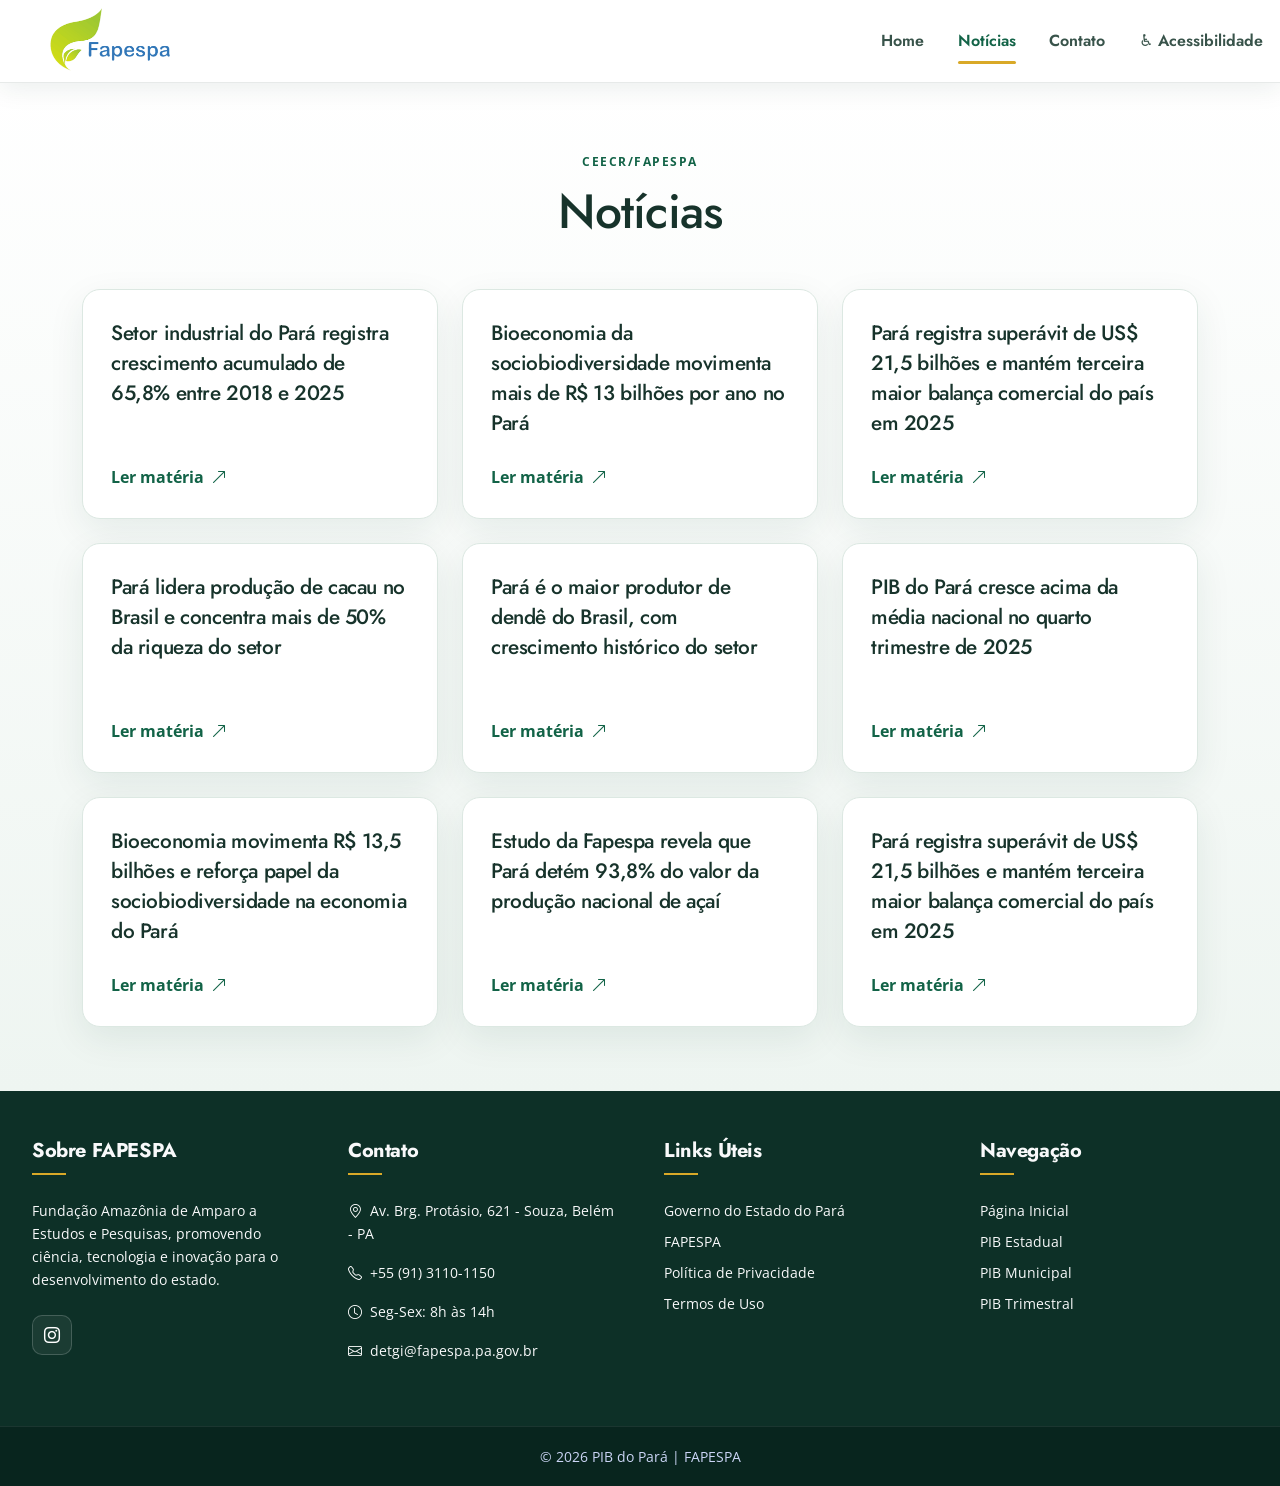
==== commit 44080038: "refactor: centraliza rodapé em arquivo compartilhado - Inclui footer.js em todos os arquivos HTML - " ====
--- a/noticias/index.html
+++ b/noticias/index.html
@@ -131,42 +131,7 @@
     </section>
   </main>
 
-  <footer class="footer-main" id="contato">
-    <div class="container py-5">
-      <div class="row g-5">
-        <div class="col-lg-4 col-md-6">
-          <h5 class="footer-title mb-4">Sobre FAPESPA</h5>
-          <p class="small text-light">Fundação Amazônia de Amparo a Estudos e Pesquisas, promovendo ciência, tecnologia e inovação para o desenvolvimento do estado.</p>
-        </div>
-        <div class="col-lg-4 col-md-6">
-          <h5 class="footer-title mb-4">Contato</h5>
-          <ul class="list-unstyled small text-light">
-            <li class="mb-2"><i class="bi bi-geo-alt me-2 text-white"></i>Av. Presidente Vargas, 670</li>
-            <li class="mb-2"><i class="bi bi-telephone me-2 text-white"></i>+55 (91) 3323-2550</li>
-            <li class="mb-3"><i class="bi bi-envelope me-2 text-white"></i><a class="text-light text-decoration-none" href="mailto:contato@fapespa.pa.gov.br">contato@fapespa.pa.gov.br</a></li>
-          </ul>
-          <div class="social-icons mt-4">
-            <a href="https://www.instagram.com/fapespa/" target="_blank" rel="noopener noreferrer" class="social-link" title="Instagram" aria-label="Instagram"><i class="bi bi-instagram"></i></a>
-            <a href="https://www.facebook.com/FapespaPA" target="_blank" rel="noopener noreferrer" class="social-link" title="Facebook" aria-label="Facebook"><i class="bi bi-facebook"></i></a>
-            <a href="https://x.com/fapespa" target="_blank" rel="noopener noreferrer" class="social-link" title="Twitter" aria-label="Twitter"><i class="bi bi-twitter"></i></a>
-          </div>
-        </div>
-        <div class="col-lg-4 col-md-6">
-          <h5 class="footer-title mb-4">Produtos</h5>
-          <ul class="list-unstyled small text-light">
-            <li class="mb-2"><a class="text-light text-decoration-none" href="../pib-estadual/index.html">Relatório Estadual PIB-PA</a></li>
-            <li class="mb-2"><a class="text-light text-decoration-none" href="../pib-trimestral/index.html">PIB Trimestral do Estado do Pará</a></li>
-            <li class="mb-2"><a class="text-light text-decoration-none" href="../pib-municipal/index.html">Relatório Municipal PIB-PA</a></li>
-          </ul>
-        </div>
-      </div>
-    </div>
-  </footer>
-  <div class="footer-copyright text-center py-3">
-    <div class="container">
-      <small>© <span data-current-year></span> PIB do Pará | FAPESPA</small>
-    </div>
-  </div>
+  <script src="../js/footer.js"></script>
 
   <button id="btnTop" title="Voltar ao topo" aria-label="Voltar ao topo" type="button">
     <i class="bi bi-arrow-up"></i>
